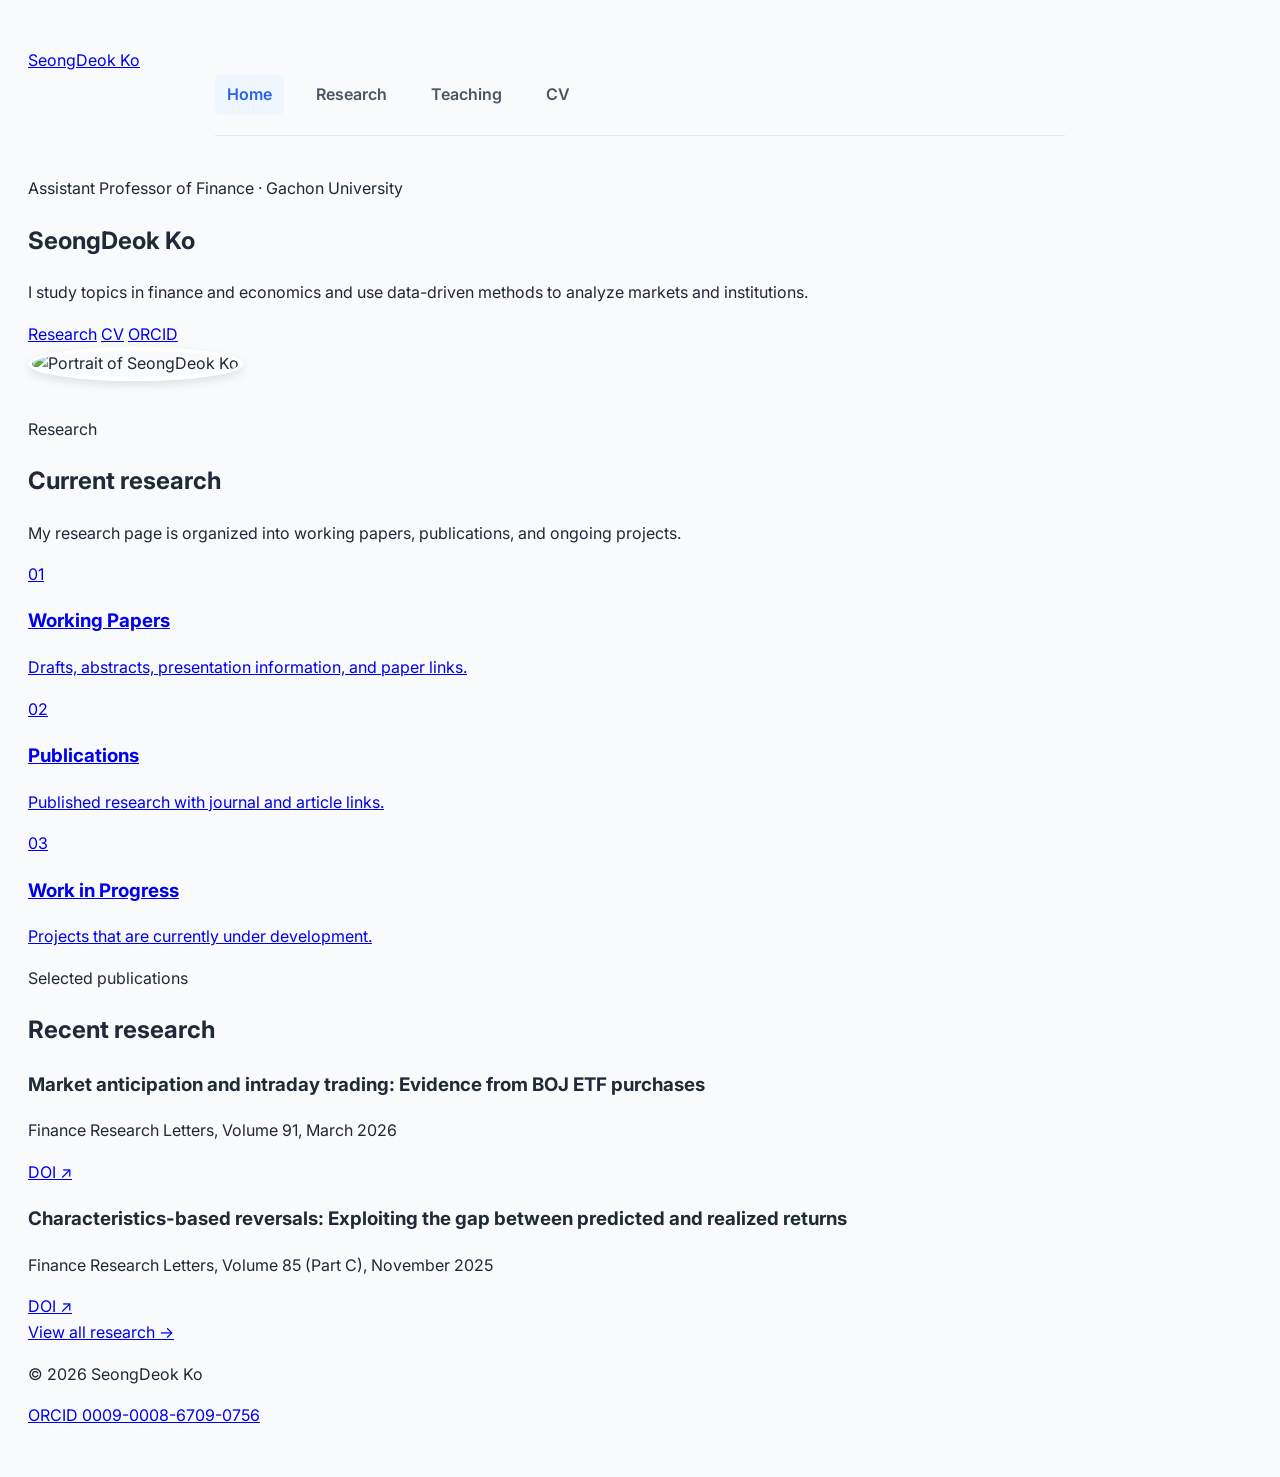
==== index.html @ c608c733 "Redesign homepage with clean academic layout" ====
<!doctype html>
<html lang="en">
  <head>
    <meta charset="UTF-8" />
    <meta name="viewport" content="width=device-width, initial-scale=1.0" />
    <meta
      name="description"
      content="Academic homepage of SeongDeok Ko, Assistant Professor of Finance at Gachon University."
    />
    <title>SeongDeok Ko | Finance</title>
    <link rel="preconnect" href="https://fonts.googleapis.com" />
    <link rel="preconnect" href="https://fonts.gstatic.com" crossorigin />
    <link
      href="https://fonts.googleapis.com/css2?family=Inter:wght@400;500;600;700&family=Source+Serif+4:opsz,wght@8..60,600;8..60,700&display=swap"
      rel="stylesheet"
    />
    <link rel="stylesheet" href="styles.css" />
  </head>
  <body>
    <header class="site-header">
      <div class="container nav-wrap">
        <a class="site-name" href="index.html">SeongDeok Ko</a>
        <nav class="nav" aria-label="Primary navigation">
          <a class="active" href="index.html">Home</a>
          <a href="research.html">Research</a>
          <a href="teaching.html">Teaching</a>
          <a href="cv.html">CV</a>
        </nav>
      </div>
    </header>

    <main>
      <section class="hero container">
        <div class="hero-copy">
          <p class="eyebrow">Assistant Professor of Finance · Gachon University</p>
          <h1>SeongDeok Ko</h1>
          <p class="hero-intro">
            I study topics in finance and economics and use data-driven methods to analyze markets and institutions.
          </p>

          <div class="link-row" aria-label="Profile links">
            <a class="text-link" href="research.html">Research</a>
            <a class="text-link" href="assets/CV.pdf" target="_blank" rel="noopener noreferrer">CV</a>
            <a class="text-link" href="https://orcid.org/0009-0008-6709-0756" target="_blank" rel="noopener noreferrer">ORCID</a>
          </div>
        </div>

        <div class="hero-photo-wrap">
          <img
            class="profile-image"
            src="assets/profile.jpg"
            alt="Portrait of SeongDeok Ko"
            onerror="this.onerror=null;this.src='assets/profile-placeholder.svg';"
          />
        </div>
      </section>

      <section class="section container" aria-labelledby="research-overview-title">
        <div class="section-heading">
          <p class="section-kicker">Research</p>
          <h2 id="research-overview-title">Current research</h2>
          <p>
            My research page is organized into working papers, publications, and ongoing projects.
          </p>
        </div>

        <div class="overview-grid">
          <a class="overview-card" href="research.html#working-papers">
            <span class="overview-number">01</span>
            <h3>Working Papers</h3>
            <p>Drafts, abstracts, presentation information, and paper links.</p>
          </a>
          <a class="overview-card" href="research.html#publications">
            <span class="overview-number">02</span>
            <h3>Publications</h3>
            <p>Published research with journal and article links.</p>
          </a>
          <a class="overview-card" href="research.html#work-in-progress">
            <span class="overview-number">03</span>
            <h3>Work in Progress</h3>
            <p>Projects that are currently under development.</p>
          </a>
        </div>
      </section>

      <section class="section section-soft">
        <div class="container">
          <div class="section-heading compact">
            <p class="section-kicker">Selected publications</p>
            <h2>Recent research</h2>
          </div>

          <div class="publication-list">
            <article class="publication-row">
              <div>
                <h3>Market anticipation and intraday trading: Evidence from BOJ ETF purchases</h3>
                <p>Finance Research Letters, Volume 91, March 2026</p>
              </div>
              <a href="https://doi.org/10.1016/j.frl.2025.109421" target="_blank" rel="noopener noreferrer">DOI ↗</a>
            </article>

            <article class="publication-row">
              <div>
                <h3>Characteristics-based reversals: Exploiting the gap between predicted and realized returns</h3>
                <p>Finance Research Letters, Volume 85 (Part C), November 2025</p>
              </div>
              <a href="https://doi.org/10.1016/j.frl.2025.108081" target="_blank" rel="noopener noreferrer">DOI ↗</a>
            </article>
          </div>

          <a class="section-link" href="research.html">View all research →</a>
        </div>
      </section>
    </main>

    <footer class="site-footer">
      <div class="container footer-inner">
        <p>© <span id="year"></span> SeongDeok Ko</p>
        <a href="https://orcid.org/0009-0008-6709-0756" target="_blank" rel="noopener noreferrer">ORCID 0009-0008-6709-0756</a>
      </div>
    </footer>

    <script>
      document.getElementById('year').textContent = new Date().getFullYear();
    </script>
  </body>
</html>
---- styles.css ----
/* 전체 레이아웃 설정 */
body {
  font-family: 'Inter', -apple-system, sans-serif;
  background-color: #f9fafb;
  color: #1f2937;
  padding: 40px 20px;
  line-height: 1.6;
}

/* Research 섹션 컨테이너 */
.research-section {
  max-width: 850px;
  margin: 0 auto 28px auto;
  display: flex;
  flex-direction: column;
  gap: 20px;
}

.research-section h2 {
  font-size: 1.75rem;
  font-weight: 800;
  margin: 0 0 12px 0;
  color: #111827;
  border-bottom: 2px solid #e5e7eb;
  padding-bottom: 8px;
}

/* 각 논문 카드 */
.paper {
  padding: 20px 24px;
  border: 1px solid rgba(0, 0, 0, 0.08);
  border-radius: 12px;
  background: #FAFAFA;
  box-shadow: 0 1px 3px rgba(0,0,0,0.05);
  transition: all 0.2s ease-in-out;
}

.paper:hover {
  transform: translateY(-2px);
  box-shadow: 0 10px 15px -3px rgba(0, 0, 0, 0.1);
  border-color: #2563eb;
}

.paper-title {
  margin: 0 0 8px 0;
  font-size: 1.2rem;
  font-weight: 700;
  color: #111827;
  line-height: 1.4;
}

.paper-authors {
  margin: 0 0 4px 0;
  font-weight: 600;
  color: #2563eb; /* 저자 강조색 */
}

.paper-venue {
  margin: 0 0 12px 0;
  font-size: 0.95rem;
  color: #6b7280;
  font-style: italic;
}

/* Abstract 토글 (Summary 스타일) */
.paper-abstract {
  margin-top: 12px;
  border-top: 1px solid #f3f4f6;
  padding-top: 12px;
}

.paper-abstract summary {
  cursor: pointer;
  font-weight: 600;
  font-size: 0.9rem;
  color: #4b5563;
  list-style: none;
  display: flex;
  align-items: center;
}

.paper-abstract summary::-webkit-details-marker {
  display: none;
}

.paper-abstract summary::before {
  content: "▸";
  margin-right: 8px;
  transition: transform 0.2s;
}

.paper-abstract[open] summary::before {
  content: "▾";
}

.paper-abstract p {
  margin: 10px 0 0 0;
  font-size: 0.95rem;
  background: #f8fafc;
  padding: 15px;
  border-radius: 8px;
  color: #374151;
}

/* 링크 버튼 디자인 */
.paper-links {
  display: flex;
  gap: 12px;
  margin-top: 16px;
}

.paper-links a {
  font-size: 0.85rem;
  font-weight: 600;
  text-decoration: none;
  color: #2563eb;
  background: #eff6ff;
  padding: 6px 14px;
  border-radius: 6px;
  transition: background 0.2s;
}

.paper-links a:hover {
  background: #2563eb;
  color: #ffffff;
}



/* 프로필 이미지 사이즈 조절 */
.profile-image {
  width: 150px;         /* 사진 가로 크기 (원하시는 대로 조절하세요) */
  height: 150px;        /* 세로 크기 고정 */
  object-fit: cover;    /* 비율 유지하며 꽉 채움 */
  border-radius: 50%;   /* 원형으로 만들기 (사각형이 좋으시면 삭제) */
  border: 4px solid #fff; /* 사진 테두리 흰색 선 */
  box-shadow: 0 4px 10px rgba(0, 0, 0, 0.1); /* 살짝 그림자 추가 */
  margin-bottom: 20px;  /* 이미지와 아래 글자 사이 간격 */
}

/* 히어로 섹션 레이아웃 (사진과 글을 가로로 배치하고 싶을 때) */
.hero-content {
  display: flex;
  align-items: center;  /* 세로 중앙 정렬 */
  gap: 40px;           /* 사진과 글 사이 간격 */
  padding: 60px 0;
}

/* 모바일에서는 사진이 다시 위로 가도록 설정 */
@media (max-width: 768px) {
  .hero-content {
    flex-direction: column;
    text-align: center;
    gap: 20px;
  }
}




/* 상단 네비게이션 바 설정 */
nav {
  max-width: 850px;       /* Research 섹션과 너비 통일 */
  margin: 0 auto 40px auto; /* 중앙 정렬 및 아래 여백 */
  display: flex;
  gap: 20px;              /* 메뉴 간격 */
  padding-bottom: 20px;
  border-bottom: 1px solid #e5e7eb; /* 옅은 구분선 */
}

nav a {
  text-decoration: none;  /* 밑줄 제거 */
  color: #4b5563;         /* 차분한 회색 */
  font-weight: 600;
  font-size: 1rem;
  padding: 8px 12px;
  border-radius: 6px;
  transition: all 0.2s ease;
}

nav a:hover {
  background: #f3f4f6;    /* 마우스 올렸을 때 옅은 회색 배경 */
  color: #111827;         /* 글자색 진해짐 */
}

/* 현재 머물고 있는 페이지 강조 표시용 클래스 */
nav a.active {
  color: #2563eb;
  background: #eff6ff;
}
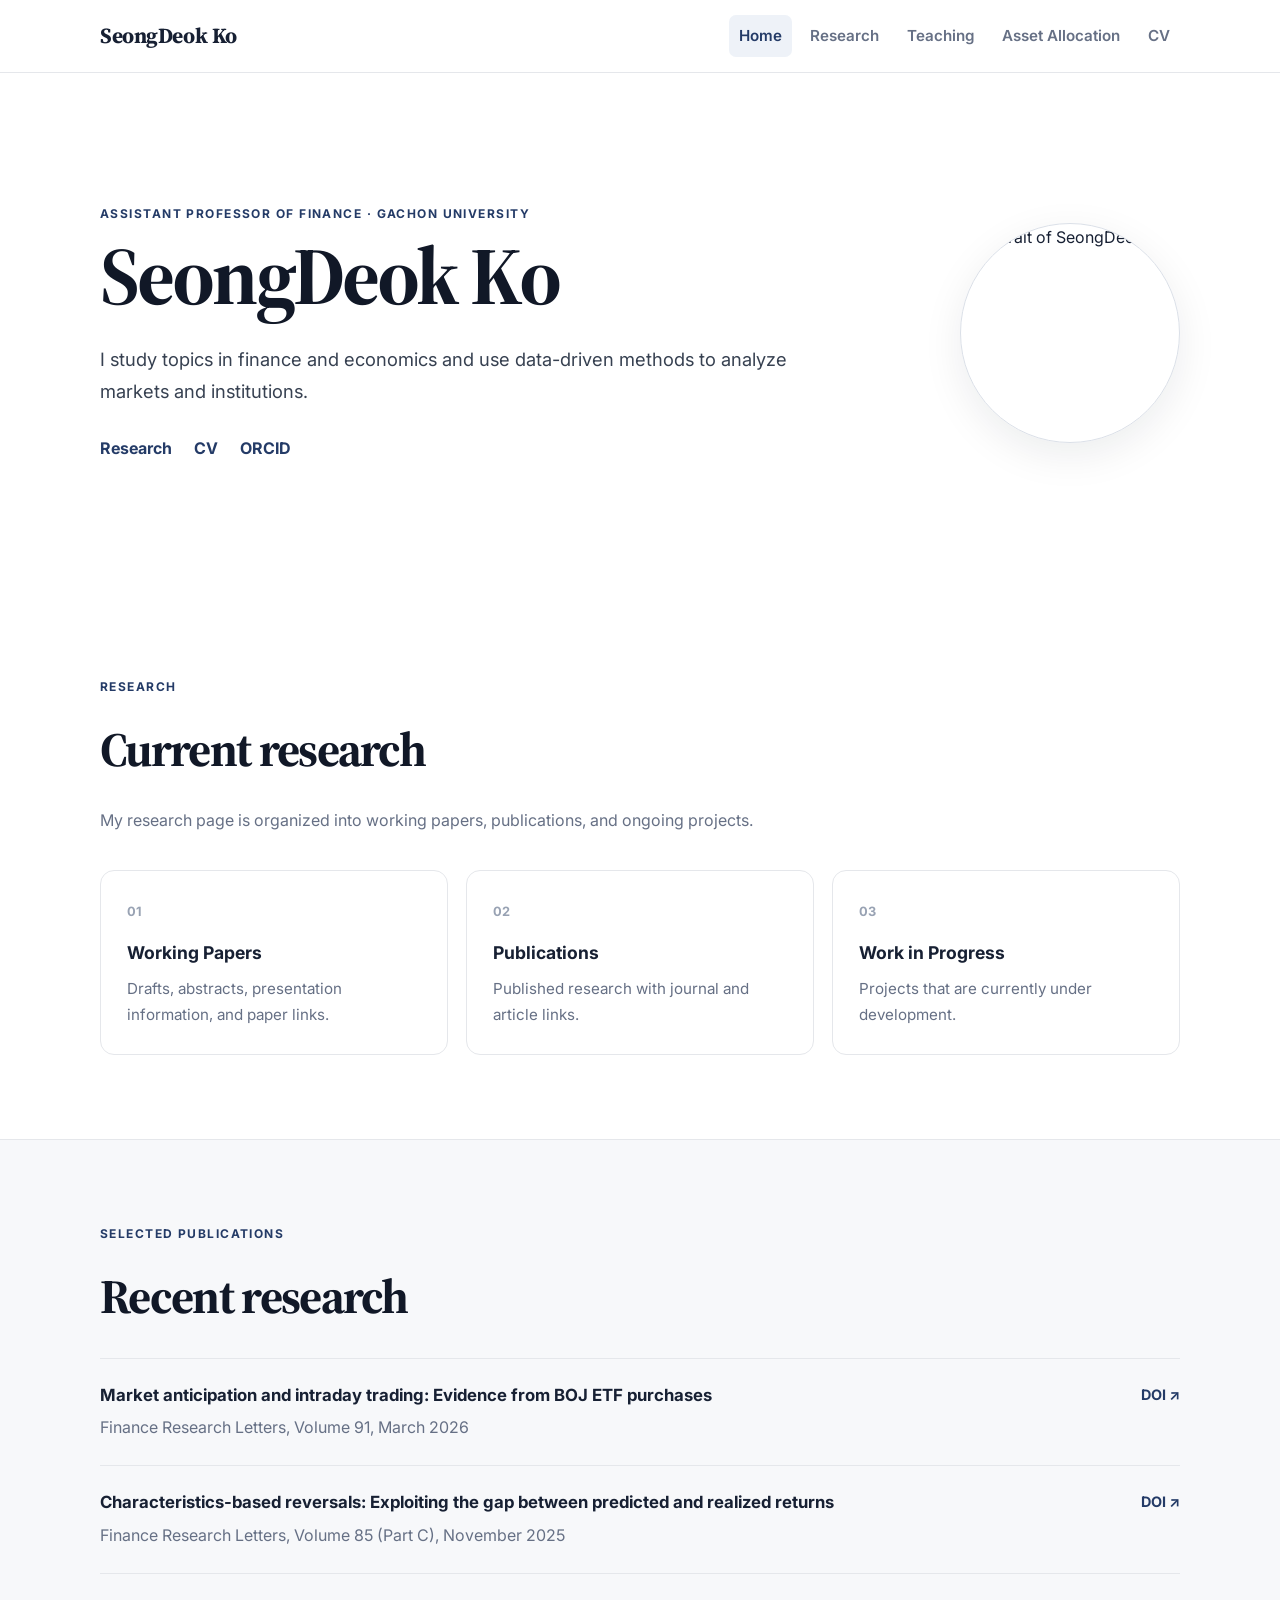
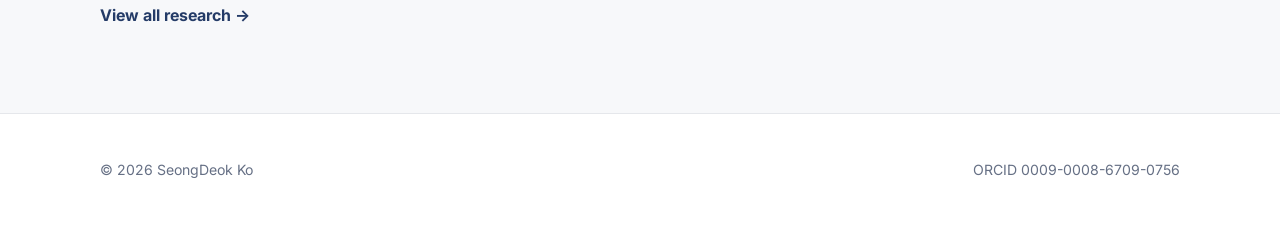
==== commit ab7290df: "Add Asset Allocation to site navigation" ====
--- a/index.html
+++ b/index.html
@@ -24,6 +24,7 @@
           <a class="active" href="index.html">Home</a>
           <a href="research.html">Research</a>
           <a href="teaching.html">Teaching</a>
+          <a href="allocation.html">Asset Allocation</a>
           <a href="cv.html">CV</a>
         </nav>
       </div>
--- a/styles.css
+++ b/styles.css
@@ -1,190 +1,464 @@
-/* 전체 레이아웃 설정 */
+* {
+  box-sizing: border-box;
+}
+
+:root {
+  --bg: #ffffff;
+  --soft: #f7f8fa;
+  --text: #172033;
+  --muted: #667085;
+  --line: #e5e7eb;
+  --accent: #243b67;
+  --accent-soft: #eef2f8;
+  --max-width: 1080px;
+}
+
+html {
+  scroll-behavior: smooth;
+}
+
 body {
-  font-family: 'Inter', -apple-system, sans-serif;
-  background-color: #f9fafb;
-  color: #1f2937;
-  padding: 40px 20px;
-  line-height: 1.6;
-}
-
-/* Research 섹션 컨테이너 */
-.research-section {
-  max-width: 850px;
-  margin: 0 auto 28px auto;
-  display: flex;
-  flex-direction: column;
-  gap: 20px;
-}
-
-.research-section h2 {
-  font-size: 1.75rem;
-  font-weight: 800;
-  margin: 0 0 12px 0;
+  margin: 0;
+  font-family: 'Inter', -apple-system, BlinkMacSystemFont, 'Segoe UI', sans-serif;
+  background: var(--bg);
+  color: var(--text);
+  line-height: 1.7;
+}
+
+a {
+  color: inherit;
+}
+
+img {
+  max-width: 100%;
+  display: block;
+}
+
+.container {
+  width: min(calc(100% - 40px), var(--max-width));
+  margin: 0 auto;
+}
+
+.site-header {
+  position: sticky;
+  top: 0;
+  z-index: 10;
+  background: rgba(255,255,255,0.96);
+  backdrop-filter: blur(12px);
+  border-bottom: 1px solid var(--line);
+}
+
+.nav-wrap {
+  min-height: 72px;
+  display: flex;
+  align-items: center;
+  justify-content: space-between;
+  gap: 24px;
+}
+
+.site-name {
+  text-decoration: none;
+  font-family: 'Source Serif 4', Georgia, serif;
+  font-size: 1.35rem;
+  font-weight: 700;
+  letter-spacing: -0.02em;
+}
+
+.nav {
+  display: flex;
+  gap: 8px;
+  flex-wrap: wrap;
+}
+
+.nav a {
+  text-decoration: none;
+  color: var(--muted);
+  font-size: 0.95rem;
+  font-weight: 600;
+  padding: 8px 10px;
+  border-radius: 7px;
+}
+
+.nav a:hover,
+.nav a.active {
+  color: var(--accent);
+  background: var(--accent-soft);
+}
+
+.hero {
+  min-height: 520px;
+  display: grid;
+  grid-template-columns: minmax(0, 1fr) 260px;
+  gap: 72px;
+  align-items: center;
+  padding-top: 90px;
+  padding-bottom: 90px;
+}
+
+.eyebrow,
+.section-kicker {
+  margin: 0 0 12px;
+  text-transform: uppercase;
+  letter-spacing: 0.12em;
+  font-size: 0.75rem;
+  font-weight: 700;
+  color: var(--accent);
+}
+
+.hero h1,
+.page-hero h1,
+.section-heading h2 {
+  font-family: 'Source Serif 4', Georgia, serif;
+  letter-spacing: -0.035em;
   color: #111827;
-  border-bottom: 2px solid #e5e7eb;
-  padding-bottom: 8px;
-}
-
-/* 각 논문 카드 */
-.paper {
-  padding: 20px 24px;
-  border: 1px solid rgba(0, 0, 0, 0.08);
-  border-radius: 12px;
-  background: #FAFAFA;
-  box-shadow: 0 1px 3px rgba(0,0,0,0.05);
-  transition: all 0.2s ease-in-out;
-}
-
-.paper:hover {
-  transform: translateY(-2px);
-  box-shadow: 0 10px 15px -3px rgba(0, 0, 0, 0.1);
-  border-color: #2563eb;
-}
-
-.paper-title {
-  margin: 0 0 8px 0;
-  font-size: 1.2rem;
-  font-weight: 700;
-  color: #111827;
-  line-height: 1.4;
-}
-
+}
+
+.hero h1 {
+  margin: 0;
+  font-size: clamp(3rem, 7vw, 5.1rem);
+  line-height: 0.98;
+}
+
+.hero-intro {
+  max-width: 720px;
+  margin: 28px 0 0;
+  font-size: 1.15rem;
+  color: #374151;
+}
+
+.link-row {
+  margin-top: 28px;
+  display: flex;
+  flex-wrap: wrap;
+  gap: 12px 22px;
+}
+
+.text-link,
+.section-link {
+  color: var(--accent);
+  text-decoration: none;
+  font-weight: 700;
+}
+
+.text-link:hover,
+.section-link:hover {
+  text-decoration: underline;
+  text-underline-offset: 4px;
+}
+
+.hero-photo-wrap {
+  justify-self: end;
+}
+
+.profile-image {
+  width: 220px;
+  height: 220px;
+  object-fit: cover;
+  border-radius: 50%;
+  border: 1px solid #dbe0e8;
+  box-shadow: 0 12px 40px rgba(17,24,39,0.08);
+}
+
+.section {
+  padding-top: 84px;
+  padding-bottom: 84px;
+}
+
+.section-soft {
+  background: var(--soft);
+  border-top: 1px solid var(--line);
+  border-bottom: 1px solid var(--line);
+}
+
+.section-heading {
+  max-width: 730px;
+  margin-bottom: 36px;
+}
+
+.section-heading.compact {
+  margin-bottom: 20px;
+}
+
+.section-heading h2 {
+  margin: 0 0 12px;
+  font-size: clamp(2rem, 4vw, 3rem);
+}
+
+.section-heading p:not(.section-kicker),
+.page-hero p,
+.meta,
+.paper-venue,
 .paper-authors {
-  margin: 0 0 4px 0;
-  font-weight: 600;
-  color: #2563eb; /* 저자 강조색 */
-}
-
+  color: var(--muted);
+}
+
+.overview-grid {
+  display: grid;
+  grid-template-columns: repeat(3, 1fr);
+  gap: 18px;
+}
+
+.overview-card {
+  text-decoration: none;
+  border: 1px solid var(--line);
+  border-radius: 14px;
+  padding: 26px;
+  background: #fff;
+  transition: transform 0.18s ease, box-shadow 0.18s ease, border-color 0.18s ease;
+}
+
+.overview-card:hover {
+  transform: translateY(-3px);
+  border-color: #cbd5e1;
+  box-shadow: 0 12px 28px rgba(17,24,39,0.07);
+}
+
+.overview-number {
+  color: #98a2b3;
+  font-size: 0.8rem;
+  font-weight: 700;
+}
+
+.overview-card h3 {
+  margin: 14px 0 8px;
+  font-size: 1.1rem;
+}
+
+.overview-card p {
+  margin: 0;
+  color: var(--muted);
+  font-size: 0.95rem;
+}
+
+.publication-list,
+.paper-list,
+.simple-list {
+  border-top: 1px solid var(--line);
+}
+
+.publication-row,
+.paper,
+.simple-row {
+  border-bottom: 1px solid var(--line);
+  padding: 24px 0;
+}
+
+.publication-row {
+  display: flex;
+  justify-content: space-between;
+  gap: 28px;
+  align-items: start;
+}
+
+.publication-row h3,
+.paper h3,
+.simple-row h3 {
+  margin: 0;
+  font-size: 1.05rem;
+  line-height: 1.5;
+}
+
+.publication-row p,
+.simple-row p {
+  margin: 6px 0 0;
+  color: var(--muted);
+}
+
+.publication-row > a {
+  flex: 0 0 auto;
+  text-decoration: none;
+  color: var(--accent);
+  font-weight: 700;
+  font-size: 0.9rem;
+}
+
+.section-link {
+  display: inline-block;
+  margin-top: 28px;
+}
+
+.page-hero {
+  padding-top: 88px;
+  padding-bottom: 52px;
+  max-width: 760px;
+}
+
+.page-hero h1 {
+  margin: 0 0 14px;
+  font-size: clamp(2.6rem, 6vw, 4.3rem);
+  line-height: 1.05;
+}
+
+.page-section {
+  padding-top: 24px;
+  padding-bottom: 72px;
+}
+
+.page-section h2 {
+  margin: 0 0 14px;
+  font-family: 'Source Serif 4', Georgia, serif;
+  font-size: 1.8rem;
+  letter-spacing: -0.02em;
+}
+
+.paper h3 {
+  font-size: 1.08rem;
+}
+
+.paper-authors,
 .paper-venue {
-  margin: 0 0 12px 0;
-  font-size: 0.95rem;
-  color: #6b7280;
-  font-style: italic;
-}
-
-/* Abstract 토글 (Summary 스타일) */
+  margin: 5px 0 0;
+}
+
+.paper-links {
+  display: flex;
+  flex-wrap: wrap;
+  gap: 12px;
+  margin-top: 14px;
+}
+
+.paper-links a {
+  text-decoration: none;
+  color: var(--accent);
+  font-weight: 700;
+  font-size: 0.9rem;
+}
+
+.paper-links a:hover {
+  text-decoration: underline;
+  text-underline-offset: 3px;
+}
+
 .paper-abstract {
-  margin-top: 12px;
-  border-top: 1px solid #f3f4f6;
-  padding-top: 12px;
+  margin-top: 14px;
 }
 
 .paper-abstract summary {
   cursor: pointer;
+  color: var(--muted);
+  font-weight: 700;
+  font-size: 0.9rem;
+}
+
+.paper-abstract p {
+  margin: 12px 0 0;
+  max-width: 820px;
+  color: #4b5563;
+}
+
+.placeholder-note {
+  margin-top: 18px;
+  padding: 16px 18px;
+  border-left: 3px solid #cbd5e1;
+  background: var(--soft);
+  color: var(--muted);
+  font-size: 0.93rem;
+}
+
+.cv-card {
+  border: 1px solid var(--line);
+  border-radius: 14px;
+  padding: 28px;
+  max-width: 680px;
+}
+
+.primary-button {
+  display: inline-block;
+  margin-top: 10px;
+  padding: 10px 15px;
+  background: var(--accent);
+  color: #fff;
+  text-decoration: none;
+  border-radius: 8px;
+  font-weight: 700;
+}
+
+.site-footer {
+  padding: 30px 0 40px;
+}
+
+.footer-inner {
+  display: flex;
+  justify-content: space-between;
+  gap: 20px;
+  align-items: center;
+  color: var(--muted);
+  font-size: 0.88rem;
+}
+
+.footer-inner a {
+  color: var(--muted);
+  text-decoration: none;
+}
+
+.footer-inner a:hover {
+  color: var(--accent);
+}
+
+@media (max-width: 800px) {
+  .nav-wrap {
+    align-items: flex-start;
+    flex-direction: column;
+    padding-top: 16px;
+    padding-bottom: 16px;
+  }
+
+  .hero {
+    grid-template-columns: 1fr;
+    gap: 36px;
+    padding-top: 58px;
+    padding-bottom: 64px;
+  }
+
+  .hero-photo-wrap {
+    justify-self: start;
+    order: -1;
+  }
+
+  .profile-image {
+    width: 150px;
+    height: 150px;
+  }
+
+  .overview-grid {
+    grid-template-columns: 1fr;
+  }
+
+  .publication-row {
+    flex-direction: column;
+    gap: 10px;
+  }
+
+
+/* Award recognition */
+.paper-award {
+  margin: 12px 0 8px;
+  padding: 5px 0 5px 12px;
+  border-left: 3px solid var(--accent);
+  color: var(--accent);
+  font-size: 0.92rem;
   font-weight: 600;
-  font-size: 0.9rem;
+  line-height: 1.6;
+}
+
+/* Presentation list */
+.presentation-list {
+  margin: 12px 0 4px;
+  padding-left: 24px;
   color: #4b5563;
-  list-style: none;
-  display: flex;
-  align-items: center;
-}
-
-.paper-abstract summary::-webkit-details-marker {
-  display: none;
-}
-
-.paper-abstract summary::before {
-  content: "▸";
-  margin-right: 8px;
-  transition: transform 0.2s;
-}
-
-.paper-abstract[open] summary::before {
-  content: "▾";
-}
-
-.paper-abstract p {
-  margin: 10px 0 0 0;
-  font-size: 0.95rem;
-  background: #f8fafc;
-  padding: 15px;
-  border-radius: 8px;
-  color: #374151;
-}
-
-/* 링크 버튼 디자인 */
-.paper-links {
-  display: flex;
-  gap: 12px;
-  margin-top: 16px;
-}
-
-.paper-links a {
-  font-size: 0.85rem;
-  font-weight: 600;
-  text-decoration: none;
-  color: #2563eb;
-  background: #eff6ff;
-  padding: 6px 14px;
-  border-radius: 6px;
-  transition: background 0.2s;
-}
-
-.paper-links a:hover {
-  background: #2563eb;
-  color: #ffffff;
-}
-
-
-
-/* 프로필 이미지 사이즈 조절 */
-.profile-image {
-  width: 150px;         /* 사진 가로 크기 (원하시는 대로 조절하세요) */
-  height: 150px;        /* 세로 크기 고정 */
-  object-fit: cover;    /* 비율 유지하며 꽉 채움 */
-  border-radius: 50%;   /* 원형으로 만들기 (사각형이 좋으시면 삭제) */
-  border: 4px solid #fff; /* 사진 테두리 흰색 선 */
-  box-shadow: 0 4px 10px rgba(0, 0, 0, 0.1); /* 살짝 그림자 추가 */
-  margin-bottom: 20px;  /* 이미지와 아래 글자 사이 간격 */
-}
-
-/* 히어로 섹션 레이아웃 (사진과 글을 가로로 배치하고 싶을 때) */
-.hero-content {
-  display: flex;
-  align-items: center;  /* 세로 중앙 정렬 */
-  gap: 40px;           /* 사진과 글 사이 간격 */
-  padding: 60px 0;
-}
-
-/* 모바일에서는 사진이 다시 위로 가도록 설정 */
-@media (max-width: 768px) {
-  .hero-content {
+  font-size: 0.94rem;
+  line-height: 1.7;
+}
+
+.presentation-list li {
+  margin-bottom: 5px;
+}
+
+
+  
+
+  .footer-inner {
+    align-items: flex-start;
     flex-direction: column;
-    text-align: center;
-    gap: 20px;
-  }
-}
-
-
-
-
-/* 상단 네비게이션 바 설정 */
-nav {
-  max-width: 850px;       /* Research 섹션과 너비 통일 */
-  margin: 0 auto 40px auto; /* 중앙 정렬 및 아래 여백 */
-  display: flex;
-  gap: 20px;              /* 메뉴 간격 */
-  padding-bottom: 20px;
-  border-bottom: 1px solid #e5e7eb; /* 옅은 구분선 */
-}
-
-nav a {
-  text-decoration: none;  /* 밑줄 제거 */
-  color: #4b5563;         /* 차분한 회색 */
-  font-weight: 600;
-  font-size: 1rem;
-  padding: 8px 12px;
-  border-radius: 6px;
-  transition: all 0.2s ease;
-}
-
-nav a:hover {
-  background: #f3f4f6;    /* 마우스 올렸을 때 옅은 회색 배경 */
-  color: #111827;         /* 글자색 진해짐 */
-}
-
-/* 현재 머물고 있는 페이지 강조 표시용 클래스 */
-nav a.active {
-  color: #2563eb;
-  background: #eff6ff;
-}
+  }
+}
